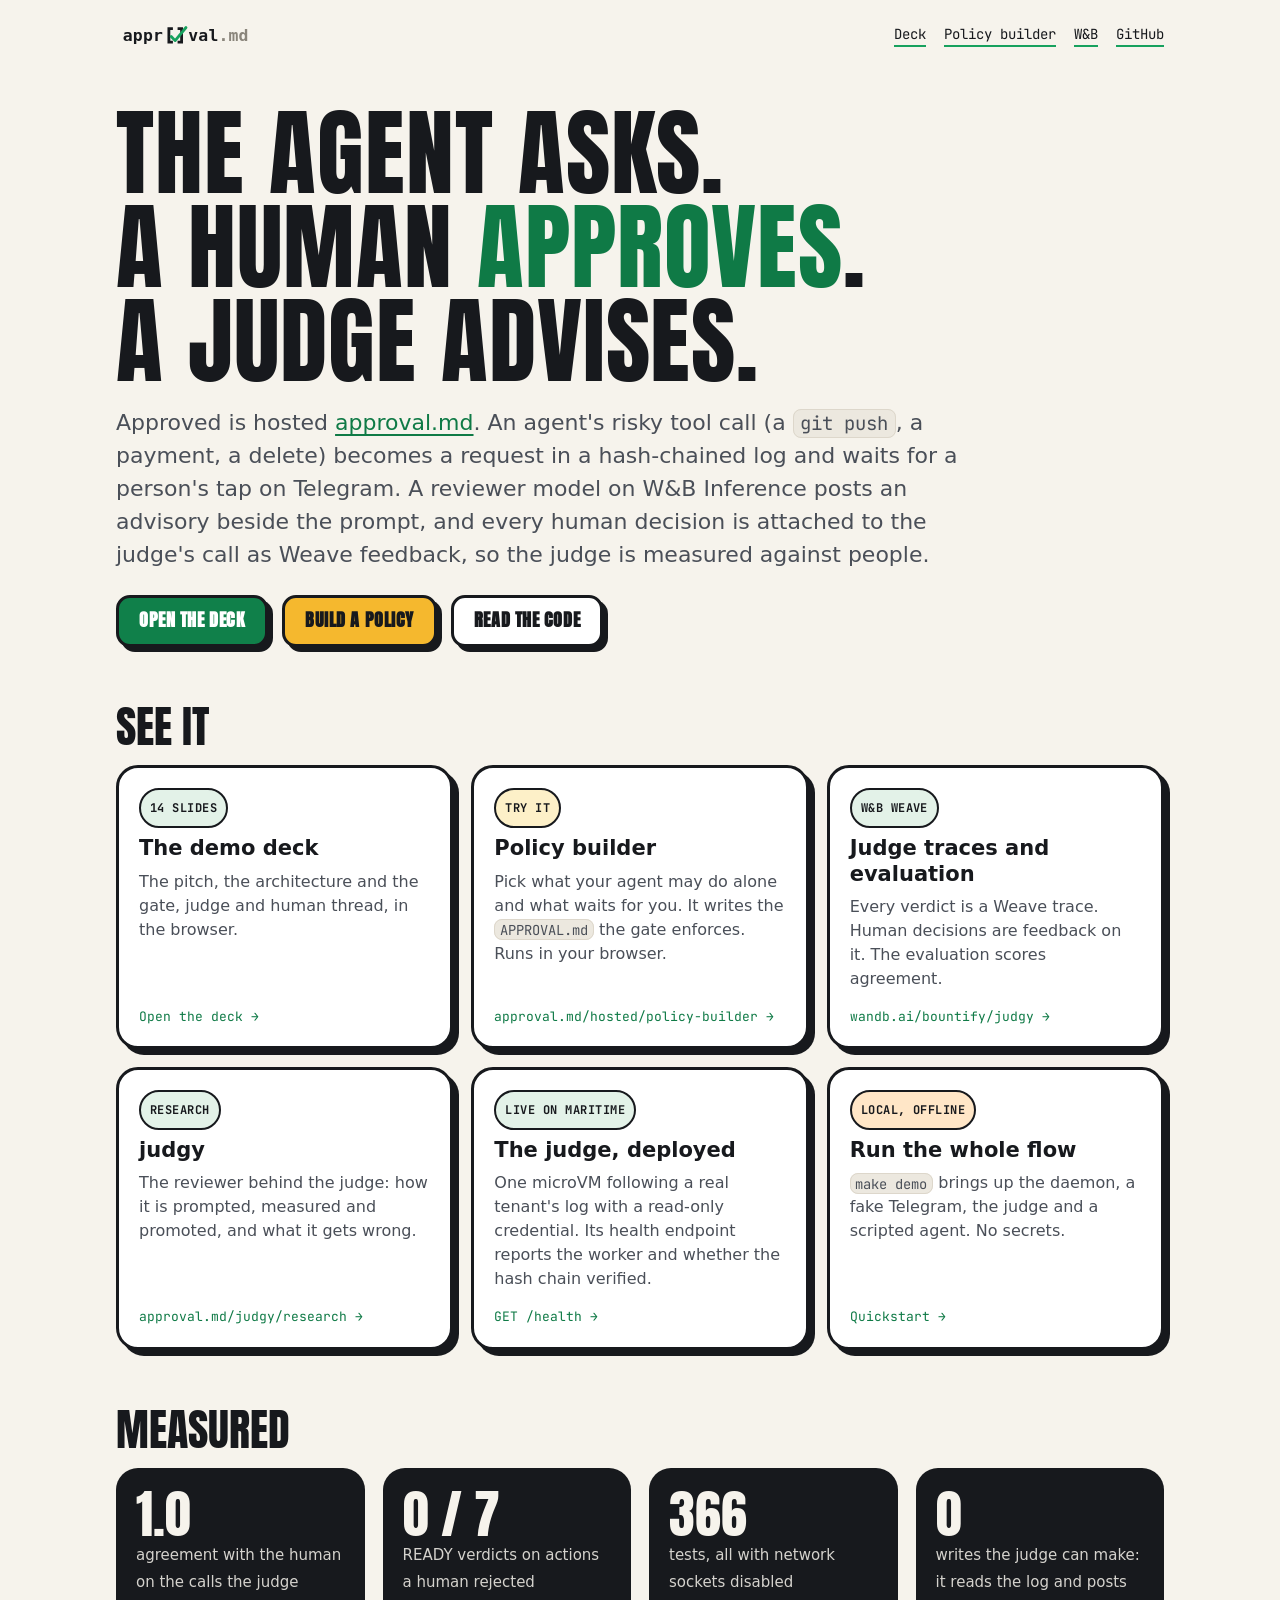
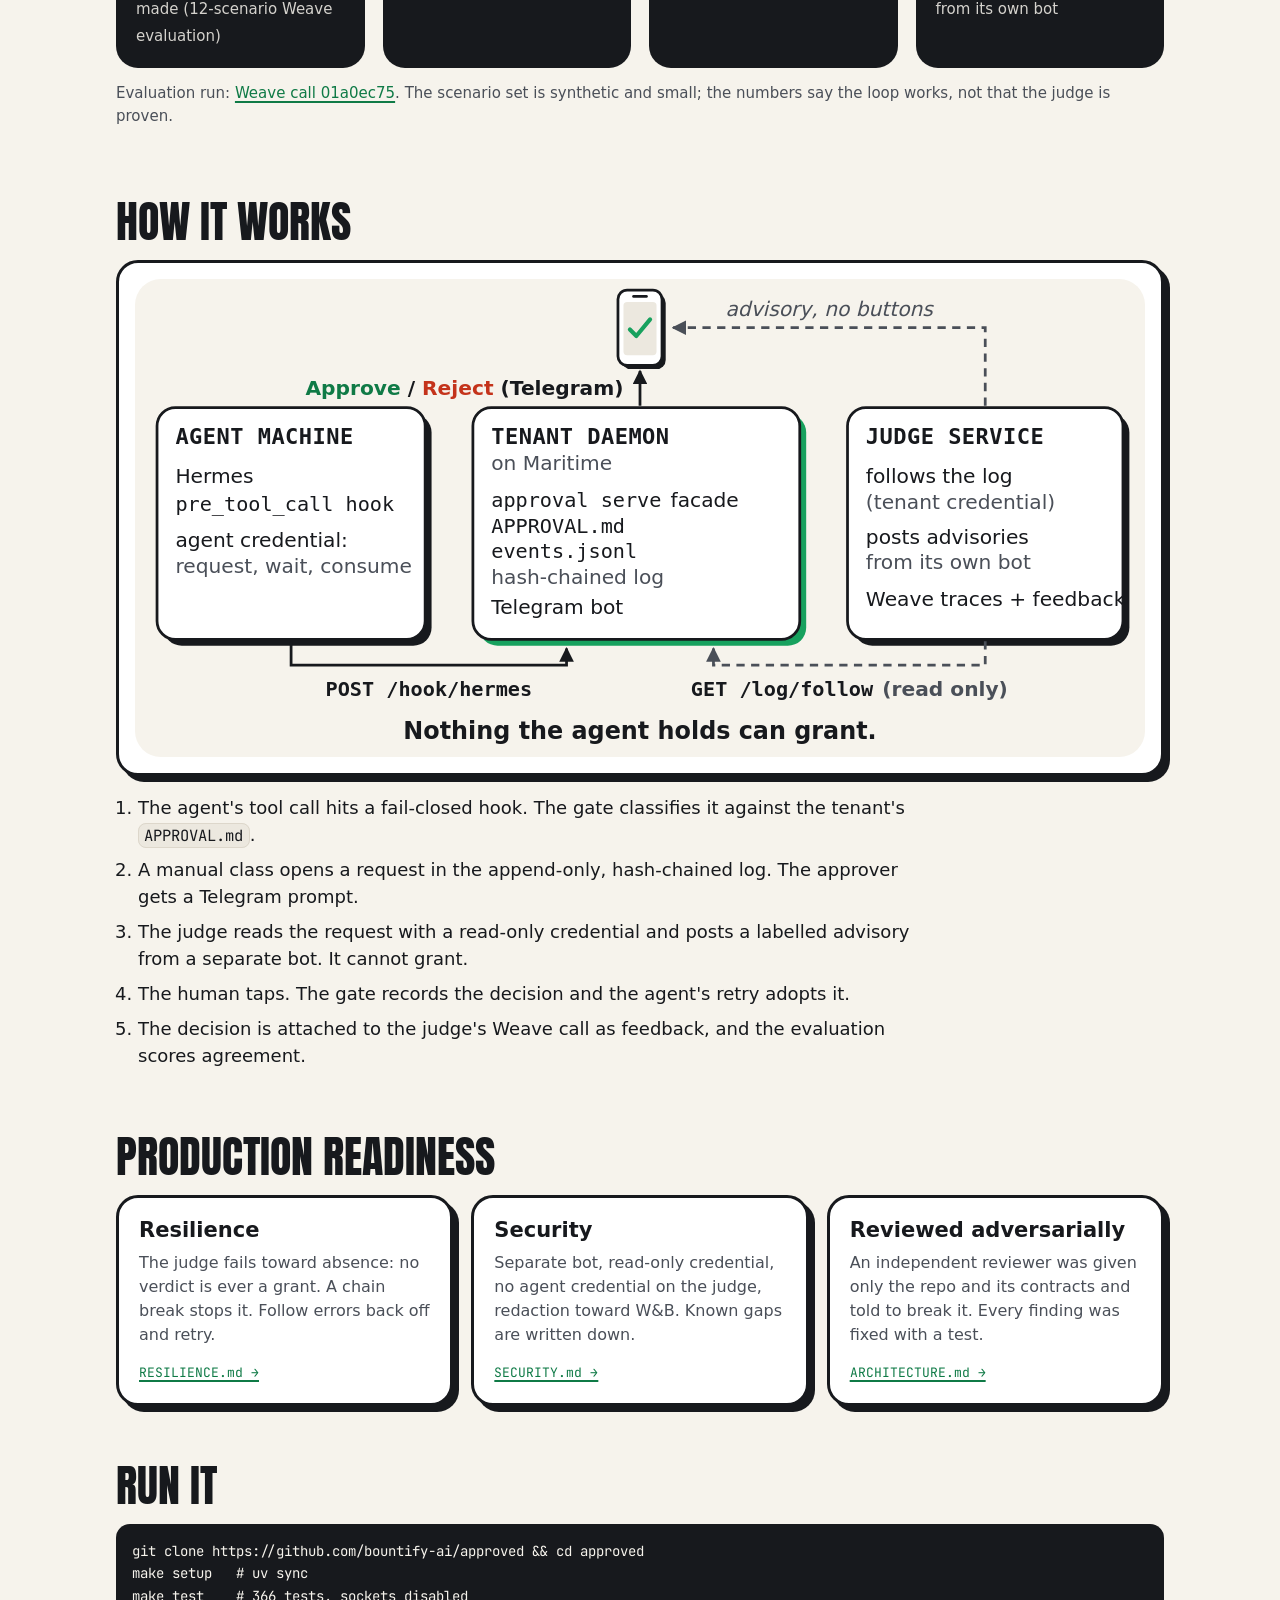
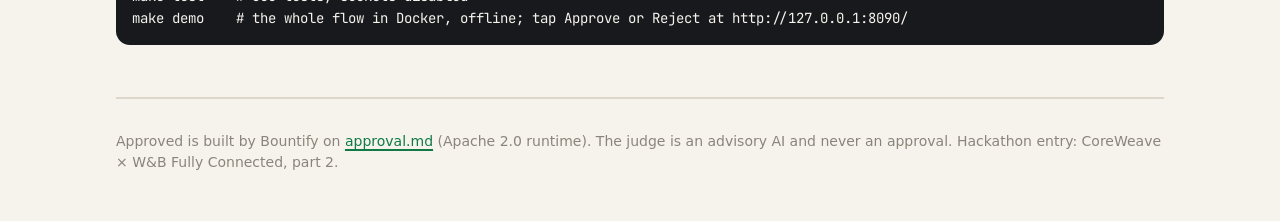
==== site/index.html @ c239c8dc "feat(site): landing page linking the deck, policy builder, W&B, judgy and the live judge Co-Authored" ====
<!doctype html>
<html lang="en">
  <head>
    <meta charset="utf-8" />
    <meta name="viewport" content="width=device-width, initial-scale=1" />
    <title>Approved · hosted approval.md with a judge in the loop</title>
    <meta
      name="description"
      content="Approved: an agent's risky action waits for a human's tap on Telegram, with an advisory AI judge scored against people in W&B Weave."
    />
    <link rel="icon" href="assets/icon.svg" type="image/svg+xml" />
    <link rel="preconnect" href="https://fonts.googleapis.com" />
    <link rel="preconnect" href="https://fonts.gstatic.com" crossorigin />
    <link
      rel="stylesheet"
      href="https://fonts.googleapis.com/css2?family=Anton&amp;family=JetBrains+Mono:wght@400;500;700&amp;display=swap"
    />
    <link rel="stylesheet" href="assets/brand.css" />
    <style>
      * { box-sizing: border-box; }
      body {
        margin: 0;
        background: var(--paper);
        color: var(--ink);
        font-family: var(--font-sans);
        font-size: 18px;
        line-height: 1.5;
      }
      a { color: var(--accent-ink); }
      .wrap { max-width: 1080px; margin: 0 auto; padding: 0 16px; }
      header.top { display: flex; align-items: center; justify-content: space-between; gap: 16px; padding: 20px 0; }
      header.top img { height: 30px; width: auto; }
      header.top nav { display: flex; gap: 18px; flex-wrap: wrap; font-family: var(--font-mono); font-size: 14px; }
      header.top nav a { color: var(--ink); text-decoration: none; border-bottom: 2px solid var(--brand); }
      .hero { padding: 36px 0 28px; }
      .hero h1 {
        font-family: var(--font-display);
        font-weight: 400;
        font-size: clamp(44px, 9vw, 96px);
        line-height: 0.98;
        letter-spacing: 0.01em;
        text-transform: uppercase;
        margin: 0 0 18px;
        text-wrap: balance;
      }
      .hero h1 em { font-style: normal; color: var(--accent-ink); }
      .hero p.lead { font-size: clamp(18px, 2.4vw, 22px); max-width: 62ch; margin: 0 0 24px; color: var(--ink-2); }
      .cta { display: flex; flex-wrap: wrap; gap: 14px; }
      .btn {
        display: inline-block;
        padding: 12px 20px;
        border: 3px solid var(--edge);
        border-radius: 14px;
        box-shadow: 5px 5px 0 var(--edge);
        font-weight: 700;
        text-decoration: none;
        color: var(--ink);
        background: var(--surface);
        transition: transform 0.06s, box-shadow 0.06s;
      }
      .btn:hover { transform: translate(2px, 2px); box-shadow: 3px 3px 0 var(--edge); }
      .btn:active { transform: translate(5px, 5px); box-shadow: 0 0 0 var(--edge); }
      .btn.primary { background: var(--accent); color: var(--on-accent); }
      .btn.gold { background: var(--gold); color: var(--on-gold); }
      section { padding: 28px 0; }
      h2 {
        font-family: var(--font-display);
        font-weight: 400;
        text-transform: uppercase;
        font-size: clamp(28px, 4.4vw, 44px);
        line-height: 1.05;
        margin: 0 0 16px;
      }
      .grid { display: grid; gap: 18px; grid-template-columns: repeat(auto-fit, minmax(280px, 1fr)); }
      .card {
        display: flex;
        flex-direction: column;
        gap: 8px;
        background: var(--surface);
        border: 3px solid var(--edge);
        border-radius: var(--radius);
        box-shadow: 6px 6px 0 var(--edge);
        padding: 20px;
        color: var(--ink);
        text-decoration: none;
      }
      a.card:hover { transform: translate(2px, 2px); box-shadow: 4px 4px 0 var(--edge); }
      .card h3 { margin: 0; font-size: 21px; line-height: 1.2; }
      .card p { margin: 0; color: var(--ink-2); font-size: 16px; }
      .card .go { margin-top: auto; padding-top: 8px; font-family: var(--font-mono); font-size: 13px; color: var(--accent-ink); overflow-wrap: anywhere; }
      .chip {
        align-self: flex-start;
        font-family: var(--font-mono);
        font-size: 12px;
        font-weight: 700;
        text-transform: uppercase;
        letter-spacing: 0.04em;
        padding: 3px 9px;
        border: 2px solid var(--edge);
        border-radius: 999px;
        background: var(--accent-soft);
      }
      .chip.gold { background: var(--gold-soft); }
      .chip.amber { background: var(--alarm-soft); }
      .stats { display: grid; gap: 18px; grid-template-columns: repeat(auto-fit, minmax(200px, 1fr)); }
      .stat { background: var(--band); color: var(--on-band); border-radius: var(--radius); padding: 20px; }
      .stat b { display: block; font-family: var(--font-display); font-weight: 400; font-size: 52px; line-height: 1; font-variant-numeric: tabular-nums; }
      .stat span { font-size: 15px; opacity: 0.85; }
      .diagram { background: var(--surface); border: 3px solid var(--edge); border-radius: var(--radius); box-shadow: 6px 6px 0 var(--edge); padding: 16px; overflow-x: auto; }
      .diagram img { display: block; width: 100%; min-width: 640px; height: auto; }
      ol.steps { margin: 0; padding-left: 22px; max-width: 70ch; }
      ol.steps li { margin-bottom: 8px; }
      pre {
        background: var(--band);
        color: var(--on-band);
        border-radius: 14px;
        padding: 16px;
        overflow-x: auto;
        font-family: var(--font-mono);
        font-size: 14px;
        line-height: 1.6;
        margin: 0;
      }
      .status { font-family: var(--font-mono); font-size: 14px; }
      .dot { display: inline-block; width: 10px; height: 10px; border-radius: 50%; background: var(--muted); margin-right: 6px; }
      .dot.ok { background: var(--brand); }
      footer { padding: 32px 0 48px; color: var(--muted); font-size: 14px; border-top: 2px solid var(--line); margin-top: 24px; }
      @media (prefers-reduced-motion: reduce) { .btn, a.card { transition: none; } }
    </style>
  </head>
  <body>
    <div class="wrap">
      <header class="top">
        <img src="assets/wordmark.svg" alt="approval.md" />
        <nav>
          <a href="slides.html">Deck</a>
          <a href="https://approval.md/hosted/policy-builder/">Policy builder</a>
          <a href="https://wandb.ai/bountify/judgy">W&amp;B</a>
          <a href="https://github.com/bountify-ai/approved">GitHub</a>
        </nav>
      </header>

      <main>
        <section class="hero">
          <h1>The agent asks.<br />A human <em>approves</em>.<br />A judge advises.</h1>
          <p class="lead">
            Approved is hosted <a href="https://approval.md/">approval.md</a>. An agent's risky tool call (a
            <code>git push</code>, a payment, a delete) becomes a request in a hash-chained log and waits for a
            person's tap on Telegram. A reviewer model on W&amp;B Inference posts an advisory beside the prompt,
            and every human decision is attached to the judge's call as Weave feedback, so the judge is
            measured against people.
          </p>
          <div class="cta">
            <a class="btn primary" href="slides.html">Open the deck</a>
            <a class="btn gold" href="https://approval.md/hosted/policy-builder/">Build a policy</a>
            <a class="btn" href="https://github.com/bountify-ai/approved">Read the code</a>
          </div>
        </section>

        <section aria-labelledby="see">
          <h2 id="see">See it</h2>
          <div class="grid">
            <a class="card" href="slides.html">
              <span class="chip">14 slides</span>
              <h3>The demo deck</h3>
              <p>The pitch, the architecture and the gate, judge and human thread, in the browser.</p>
              <span class="go">Open the deck →</span>
            </a>
            <a class="card" href="https://approval.md/hosted/policy-builder/">
              <span class="chip gold">Try it</span>
              <h3>Policy builder</h3>
              <p>
                Pick what your agent may do alone and what waits for you. It writes the
                <code>APPROVAL.md</code> the gate enforces. Runs in your browser.
              </p>
              <span class="go">approval.md/hosted/policy-builder →</span>
            </a>
            <a class="card" href="https://wandb.ai/bountify/judgy">
              <span class="chip">W&amp;B Weave</span>
              <h3>Judge traces and evaluation</h3>
              <p>Every verdict is a Weave trace. Human decisions are feedback on it. The evaluation scores agreement.</p>
              <span class="go">wandb.ai/bountify/judgy →</span>
            </a>
            <a class="card" href="https://approval.md/judgy/research/">
              <span class="chip">Research</span>
              <h3>judgy</h3>
              <p>The reviewer behind the judge: how it is prompted, measured and promoted, and what it gets wrong.</p>
              <span class="go">approval.md/judgy/research →</span>
            </a>
            <a class="card" href="https://api.maritime.sh/a/a3fe6a46-daaa-40ea-86e7-bfc0e4a095c5/health">
              <span class="chip">Live on Maritime</span>
              <h3>The judge, deployed</h3>
              <p>
                One microVM following a real tenant's log with a read-only credential. Its health endpoint reports
                the worker and whether the hash chain verified.
              </p>
              <span class="go">GET /health →</span>
            </a>
            <a class="card" href="https://github.com/bountify-ai/approved#quickstart">
              <span class="chip amber">Local, offline</span>
              <h3>Run the whole flow</h3>
              <p><code>make demo</code> brings up the daemon, a fake Telegram, the judge and a scripted agent. No secrets.</p>
              <span class="go">Quickstart →</span>
            </a>
          </div>
        </section>

        <section aria-labelledby="numbers">
          <h2 id="numbers">Measured</h2>
          <div class="stats">
            <div class="stat"><b>1.0</b><span>agreement with the human on the calls the judge made (12-scenario Weave evaluation)</span></div>
            <div class="stat"><b>0 / 7</b><span>READY verdicts on actions a human rejected</span></div>
            <div class="stat"><b>366</b><span>tests, all with network sockets disabled</span></div>
            <div class="stat"><b>0</b><span>writes the judge can make: it reads the log and posts from its own bot</span></div>
          </div>
          <p style="margin-top: 14px; color: var(--ink-2); font-size: 15px">
            Evaluation run:
            <a href="https://wandb.ai/bountify/judgy/r/call/01a0ec75-27fb-7622-be57-553771ca6387">Weave call 01a0ec75</a>.
            The scenario set is synthetic and small; the numbers say the loop works, not that the judge is proven.
          </p>
        </section>

        <section aria-labelledby="how">
          <h2 id="how">How it works</h2>
          <div class="diagram"><img src="assets/arch.svg" alt="Architecture: agent machine with a fail-closed hook, tenant daemon machine with the hash-chained log, Telegram approval bot, and the advisory judge reading the log and posting from its own bot, with traces and feedback in W&amp;B Weave" /></div>
          <ol class="steps" style="margin-top: 18px">
            <li>The agent's tool call hits a fail-closed hook. The gate classifies it against the tenant's <code>APPROVAL.md</code>.</li>
            <li>A manual class opens a request in the append-only, hash-chained log. The approver gets a Telegram prompt.</li>
            <li>The judge reads the request with a read-only credential and posts a labelled advisory from a separate bot. It cannot grant.</li>
            <li>The human taps. The gate records the decision and the agent's retry adopts it.</li>
            <li>The decision is attached to the judge's Weave call as feedback, and the evaluation scores agreement.</li>
          </ol>
        </section>

        <section aria-labelledby="ready">
          <h2 id="ready">Production readiness</h2>
          <div class="grid">
            <div class="card"><h3>Resilience</h3><p>The judge fails toward absence: no verdict is ever a grant. A chain break stops it. Follow errors back off and retry.</p><a class="go" href="https://github.com/bountify-ai/approved/blob/main/RESILIENCE.md">RESILIENCE.md →</a></div>
            <div class="card"><h3>Security</h3><p>Separate bot, read-only credential, no agent credential on the judge, redaction toward W&amp;B. Known gaps are written down.</p><a class="go" href="https://github.com/bountify-ai/approved/blob/main/SECURITY.md">SECURITY.md →</a></div>
            <div class="card"><h3>Reviewed adversarially</h3><p>An independent reviewer was given only the repo and its contracts and told to break it. Every finding was fixed with a test.</p><a class="go" href="https://github.com/bountify-ai/approved/blob/main/ARCHITECTURE.md">ARCHITECTURE.md →</a></div>
          </div>
        </section>

        <section aria-labelledby="run">
          <h2 id="run">Run it</h2>
          <pre>git clone https://github.com/bountify-ai/approved &amp;&amp; cd approved
make setup   # uv sync
make test    # 366 tests, sockets disabled
make demo    # the whole flow in Docker, offline; tap Approve or Reject at http://127.0.0.1:8090/</pre>
        </section>
      </main>

      <footer>
        Approved is built by Bountify on <a href="https://approval.md/">approval.md</a> (Apache 2.0 runtime). The judge is
        an advisory AI and never an approval. Hackathon entry: CoreWeave × W&amp;B Fully Connected, part 2.
      </footer>
    </div>
  </body>
</html>
---- site/assets/brand.css ----
/*
 * Approved: the demo deck's identity, borrowed from approval.md itself.
 * Linen paper and liquorice ink from the approval.md site and wordmark; the wordmark's check
 * green (#17A15E) is the thing you press and the colour of Approve; butterscotch gold for value
 * and highlights; red only for Reject; and a hot amber that only ever means "this is not
 * live": simulated, hermetic, illustrative, local. Anton for anything shouted, a plain readable
 * sans for anything read, JetBrains Mono (approval.md's face) for code and commands. Panels,
 * chips, buttons and chat bubbles are stickers: a thick ink keyline and a hard offset shadow
 * that collapses when pressed.
 *
 * Used by slides.html (slides.css adds the deck layer on top). There is no landing page here.
 */

:root {
  color-scheme: light;
  --paper: #f6f3ec; /* Linen: the wordmark's paper */
  --surface: #ffffff;
  --sunk: #ece8df;
  --ink: #17191d; /* Liquorice: the wordmark's ink */
  --ink-2: #4a4f58;
  --muted: #8a857b; /* the wordmark's ".md" */
  --line: #ddd7cb;
  --edge: #17191d; /* keylines and hard shadows */
  --brand: #17a15e; /* the wordmark's check green: the brand swatch (title shadow, candy track) */
  --accent: #10804a; /* check green, deeper so white on it passes AA (4.99:1) */
  --on-accent: #ffffff;
  --accent-ink: #0f7a46; /* green as text or a focus ring on Linen (4.9:1) */
  --accent-soft: color-mix(in oklab, var(--brand) 14%, var(--surface)); /* people's bubbles */
  --gold: #f5b82e; /* butterscotch: value, highlights */
  --gold-soft: #fdf0c8;
  --on-gold: #17191d;
  --alarm: #ff8a1f; /* hot amber: simulated / hermetic / illustrative / local, never subtle */
  --alarm-soft: #ffe6c7;
  --on-alarm: #17191d;
  --danger: #c4331b; /* Reject */
  --band: #17191d; /* the dark band */
  --on-band: #f6f3ec;

  /* the candy track: latte, apricot, butter, check green, periwinkle */
  --candy-latte: #c8a48a;
  --candy-apricot: #f2a65a;
  --candy-butter: #f5b82e;
  --candy-mint: #17a15e;
  --candy-peri: #7c86e8;

  --font-display: "Anton", "Arial Narrow", "Helvetica Neue", sans-serif;
  --font-sans: "Avenir Next", Seravek, ui-sans-serif, system-ui, sans-serif;
  --font-mono:
    "JetBrains Mono", ui-monospace, SFMono-Regular, "SF Mono", Menlo, Consolas, "DejaVu Sans Mono",
    monospace;
  --radius: 22px;
  --gutter: 16px;
}

/* Dark = "Ink", from approval.md's dark tokens. An explicit [data-theme] (the deck's ?theme=)
   wins; with no choice (or no JS) the media query follows the OS. The two blocks carry
   identical tokens. */
:root[data-theme="dark"] {
  color-scheme: dark;
  --paper: #050608;
  --surface: #0b0d10;
  --sunk: #101318;
  --ink: #f7f8f8;
  --ink-2: #c9cbd0;
  --muted: #8a8a88;
  --line: #23262c;
  --edge: #000000;
  --brand: #2fc57a;
  --accent: #2fc57a; /* check green with liquorice on it (7.9:1) */
  --on-accent: #17191d;
  --accent-ink: #3ccf84;
  --accent-soft: color-mix(in oklab, var(--brand) 18%, var(--surface));
  --gold: #ffd060;
  --gold-soft: color-mix(in oklab, var(--gold) 16%, var(--surface));
  --on-gold: #17191d;
  --alarm: #ffab40;
  --alarm-soft: color-mix(in oklab, var(--alarm) 20%, var(--surface));
  --on-alarm: #17191d;
  --danger: #ff8a78;
  --band: #000000;
  --on-band: #f7f8f8;

  --candy-latte: #dcbba6;
  --candy-apricot: #ffb877;
  --candy-butter: #ffd060;
  --candy-mint: #2fc57a;
  --candy-peri: #a5afff;
}

@media (prefers-color-scheme: dark) {
  :root:not([data-theme="light"]) {
    color-scheme: dark;
    --paper: #050608;
    --surface: #0b0d10;
    --sunk: #101318;
    --ink: #f7f8f8;
    --ink-2: #c9cbd0;
    --muted: #8a8a88;
    --line: #23262c;
    --edge: #000000;
    --brand: #2fc57a;
    --accent: #2fc57a; /* check green with liquorice on it (7.9:1) */
    --on-accent: #17191d;
    --accent-ink: #3ccf84;
    --accent-soft: color-mix(in oklab, var(--brand) 18%, var(--surface));
    --gold: #ffd060;
    --gold-soft: color-mix(in oklab, var(--gold) 16%, var(--surface));
    --on-gold: #17191d;
    --alarm: #ffab40;
    --alarm-soft: color-mix(in oklab, var(--alarm) 20%, var(--surface));
    --on-alarm: #17191d;
    --danger: #ff8a78;
    --band: #000000;
    --on-band: #f7f8f8;

    --candy-latte: #dcbba6;
    --candy-apricot: #ffb877;
    --candy-butter: #ffd060;
    --candy-mint: #2fc57a;
    --candy-peri: #a5afff;
  }
}

/* ---- base ------------------------------------------------------------------------------ */

*,
*::before,
*::after {
  box-sizing: border-box;
}

html {
  background: var(--paper);
  -webkit-text-size-adjust: 100%;
}

body {
  margin: 0;
  background: var(--paper);
  color: var(--ink);
  font-family: var(--font-sans);
  font-size: 1.0625rem;
  line-height: 1.55;
  -webkit-font-smoothing: antialiased;
  text-rendering: optimizeLegibility;
  /* tilted bands and stickers must never cause a sideways scroll */
  overflow-x: clip;
}

img,
svg {
  max-width: 100%;
}

/* Anton is a single heavy cut: never let the browser fake a bolder one. */
.display {
  font-family: var(--font-display);
  font-weight: 400;
  font-synthesis: none;
  text-transform: uppercase;
  letter-spacing: 0.005em;
  line-height: 0.95;
  text-wrap: balance;
}

.num {
  font-variant-numeric: tabular-nums;
  font-feature-settings: "tnum";
}

::selection {
  background: var(--gold);
  color: var(--on-gold);
}

:focus-visible {
  outline: 3px solid var(--accent-ink);
  outline-offset: 3px;
  border-radius: 6px;
}

a {
  color: inherit;
  text-underline-offset: 0.2em;
  text-decoration-thickness: 1.5px;
}

code {
  font-family: var(--font-mono);
  font-size: 0.86em;
  background: var(--sunk);
  border: 1.5px solid var(--line);
  border-radius: 8px;
  padding: 0.05em 0.35em;
  overflow-wrap: anywhere;
}

.sr-only {
  position: absolute;
  width: 1px;
  height: 1px;
  padding: 0;
  margin: -1px;
  overflow: hidden;
  clip: rect(0, 0, 0, 0);
  white-space: nowrap;
  border: 0;
}

/* ---- stickers ------------------------------------------------------------------------ */

/* A panel: ink keyline, a hard shadow, generous corners. */
.sticker {
  background: var(--surface);
  border: 2.5px solid var(--edge);
  border-radius: var(--radius);
  box-shadow: 6px 6px 0 var(--edge);
}

/* Anything pressable: lifts a hair on hover, and the shadow collapses under the press. */
.press {
  --lift: 4px;
  border: 2.5px solid var(--edge);
  box-shadow: var(--lift) var(--lift) 0 var(--edge);
  transition:
    transform 90ms ease-out,
    box-shadow 90ms ease-out,
    background-color 120ms,
    opacity 120ms;
}
.press:hover {
  transform: translate(-1px, -1px);
  box-shadow: calc(var(--lift) + 1px) calc(var(--lift) + 1px) 0 var(--edge);
}
.press:active,
.press[aria-current="page"] {
  transform: translate(var(--lift), var(--lift));
  box-shadow: 0 0 0 var(--edge);
}

/* In the dark the keyline also gets a faint light rim, so a black edge on Ink still reads as
   the edge of something. */
:root[data-theme="dark"] .sticker,
:root[data-theme="dark"] .press,
:root[data-theme="dark"] .bubble {
  outline: 1px solid color-mix(in oklab, var(--ink) 16%, transparent);
  outline-offset: -3.5px;
}
@media (prefers-color-scheme: dark) {
  :root:not([data-theme="light"]) .sticker,
  :root:not([data-theme="light"]) .press,
  :root:not([data-theme="light"]) .bubble {
    outline: 1px solid color-mix(in oklab, var(--ink) 16%, transparent);
    outline-offset: -3.5px;
  }
}
.press:focus-visible {
  outline: 3px solid var(--accent-ink) !important;
  outline-offset: 3px !important;
}

/* ---- motion: anything marked .slap is slapped on like a sticker -------------------------- */

@media (prefers-reduced-motion: no-preference) {
  .slap {
    animation: slap 700ms cubic-bezier(0.2, 0.9, 0.25, 1.2) both;
    animation-delay: var(--slap-delay, 120ms);
  }
  @keyframes slap {
    from {
      opacity: 0;
      transform: rotate(-9deg) scale(1.12) translateY(-24px);
    }
    to {
      opacity: 1;
    }
  }
}

/* ---- chips, buttons, badges, placeholders --------------------------------------------- */

.chip {
  --lift: 3px;
  display: inline-flex;
  align-items: center;
  height: 40px;
  padding: 0 16px;
  border-radius: 999px;
  background: var(--surface);
  color: var(--ink);
  font-family: var(--font-display);
  font-weight: 400;
  text-transform: uppercase;
  font-size: 0.95rem;
  letter-spacing: 0.03em;
  line-height: 1;
  text-decoration: none;
  white-space: nowrap;
}

.btn {
  --lift: 5px;
  display: inline-flex;
  align-items: center;
  gap: 10px;
  min-height: 52px;
  padding: 10px 22px;
  border-radius: 999px;
  background: var(--surface);
  color: var(--ink);
  font-family: var(--font-display);
  font-weight: 400;
  text-transform: uppercase;
  font-size: 1.15rem;
  letter-spacing: 0.03em;
  line-height: 1.05;
  text-decoration: none;
  max-width: 100%;
}
.btn--accent {
  background: var(--accent);
  color: var(--on-accent);
}
.btn .arrow {
  font-family: var(--font-sans);
  font-weight: 700;
}
.btn[aria-disabled="true"] {
  cursor: not-allowed;
}
.btn .ph {
  flex: none;
  white-space: nowrap;
  overflow-wrap: normal;
}

/* {{PLACEHOLDERS}}: loud until someone fills them in. */
.ph {
  display: inline-block;
  font-family: var(--font-mono);
  font-size: 0.8em;
  font-weight: 700;
  font-style: normal;
  text-transform: none;
  letter-spacing: 0;
  line-height: 1.3;
  color: var(--on-gold);
  background: var(--gold-soft);
  border: 2.5px dashed var(--gold);
  border-radius: 10px;
  padding: 0.12em 0.45em;
  box-shadow: 0 0 0 2px color-mix(in oklab, var(--gold) 35%, transparent);
  overflow-wrap: anywhere;
}
:root[data-theme="dark"] .ph {
  color: var(--gold);
}
@media (prefers-color-scheme: dark) {
  :root:not([data-theme="light"]) .ph {
    color: var(--gold);
  }
}

/* Badges are stickers slapped on a corner. Live is check green; anything that is not live is
   amber, striped, and bigger, because a simulated result must visibly say simulated. */
.badge {
  display: inline-flex;
  align-items: center;
  gap: 8px;
  padding: 6px 14px;
  border: 2.5px solid var(--edge);
  border-radius: 999px;
  box-shadow: 3px 3px 0 var(--edge);
  font-family: var(--font-display);
  font-weight: 400;
  text-transform: uppercase;
  letter-spacing: 0.06em;
  font-size: 0.95rem;
  line-height: 1;
  white-space: nowrap;
  color: #17191d;
  background: var(--candy-mint);
  transform: rotate(4deg);
}
.badge--live::before {
  content: "";
  width: 9px;
  height: 9px;
  border-radius: 50%;
  background: #17191d;
  box-shadow: 0 0 0 2px color-mix(in oklab, #ffffff 70%, transparent);
}
@media (prefers-reduced-motion: no-preference) {
  .badge--live::before {
    animation: blink 1.6s ease-in-out infinite;
  }
  @keyframes blink {
    50% {
      opacity: 0.25;
    }
  }
}
/* An example thread is a depiction of the product, not a capture: quiet, latte, no pulse. */
.badge--example {
  background: var(--candy-latte, #c8a48a);
}
.badge--loud {
  font-size: 1.1rem;
  padding: 8px 16px;
  color: var(--on-alarm);
  background: repeating-linear-gradient(
    -45deg,
    var(--alarm) 0 12px,
    color-mix(in oklab, var(--alarm) 72%, #fff) 12px 24px
  );
  transform: rotate(-5deg);
}
.badge--loud::before {
  content: "!";
  display: inline-grid;
  place-items: center;
  width: 20px;
  height: 20px;
  border-radius: 50%;
  background: var(--edge);
  color: var(--alarm);
  font-size: 0.85rem;
  letter-spacing: 0;
}

/* ---- Telegram-style threads (assets/chat.js) -------------------------------------------
   The root is .thread, never .chat: reveal.js puts a slide's "chat" layout class on the
   <section> and on its background, and the two must not collide. */

.thread {
  position: relative;
  margin: 0;
  padding: 26px 16px 18px;
  background: var(--sunk);
  min-width: 0;
}
.thread > .badge {
  position: absolute;
  top: -18px;
  right: 14px;
  z-index: 2;
}
.thread--loud {
  border-style: dashed;
  border-color: var(--edge);
  background:
    linear-gradient(var(--sunk), var(--sunk)) padding-box,
    var(--alarm) border-box;
  box-shadow: 6px 6px 0 var(--alarm);
}
.thread--loud::before {
  /* hazard tape along the top edge */
  content: "";
  position: absolute;
  inset: 0 0 auto 0;
  height: 10px;
  border-radius: calc(var(--radius) - 3px) calc(var(--radius) - 3px) 0 0;
  background: repeating-linear-gradient(-45deg, var(--alarm) 0 10px, var(--edge) 10px 20px);
}
.thread-list {
  list-style: none;
  margin: 0;
  padding: 0;
  display: flex;
  flex-direction: column;
  gap: 10px;
}
.msg {
  display: flex;
  align-items: flex-end;
  gap: 8px;
  min-width: 0;
}
.msg--bot {
  justify-content: flex-start;
  padding-right: 12%;
}
.msg--person {
  justify-content: flex-end;
  padding-left: 16%;
}
.msg--system {
  justify-content: center;
}
.avatar {
  flex: none;
  width: 34px;
  height: 38px;
  object-fit: contain;
}
/* The judge bot has no image: a scales glyph in a round sticker, the same size as an avatar. */
.avatar--judge {
  display: inline-grid;
  place-items: center;
  height: 34px;
  border: 2px solid var(--edge);
  border-radius: 50%;
  background: var(--gold-soft);
  font-size: 18px;
  line-height: 1;
  text-align: center;
  user-select: none;
}
.msg--run .avatar {
  visibility: hidden;
}
.bubble-col {
  display: flex;
  flex-direction: column;
  align-items: flex-start;
  gap: 6px;
  min-width: 0;
}
.bubble {
  position: relative;
  min-width: 0;
  max-width: 100%;
  padding: 8px 13px 9px;
  border: 2.5px solid var(--edge);
  border-radius: 18px;
  box-shadow: 3px 3px 0 var(--edge);
  background: var(--surface);
  color: var(--ink);
  font-size: 0.95rem;
  line-height: 1.45;
  overflow-wrap: anywhere;
}
.msg--bot .bubble {
  border-bottom-left-radius: 6px;
}
.msg--person .bubble {
  background: var(--accent-soft);
  border-bottom-right-radius: 6px;
}
.bubble .who {
  display: block;
  font-size: 0.78rem;
  font-weight: 700;
  letter-spacing: 0.02em;
  color: var(--accent-ink);
  margin-bottom: 1px;
}
.msg--person .bubble .who {
  color: var(--ink-2);
  text-align: right;
}
/* Green is Approve. The judge only advises, so its name is never in the Approve colour. */
.msg--judge .bubble .who {
  color: var(--ink-2);
}
.msg--cont .who {
  display: none;
}
.bubble-text {
  margin: 0;
  white-space: pre-wrap;
}
.bubble-text.is-cmd {
  font-family: var(--font-mono);
  font-size: 0.88em;
}
.bubble-text.is-stage {
  font-style: italic;
  color: var(--ink-2);
}
.pill {
  display: inline-block;
  max-width: 100%;
  padding: 4px 12px;
  border: 2px solid var(--edge);
  border-radius: 999px;
  background: var(--surface);
  color: var(--ink-2);
  font-size: 0.8rem;
  font-weight: 600;
  line-height: 1.35;
  text-align: center;
  overflow-wrap: anywhere;
}
.kb {
  display: flex;
  flex-wrap: wrap;
  gap: 6px;
  width: 100%;
}
.kb-btn {
  flex: 1 1 auto;
  padding: 6px 12px;
  border: 2px solid var(--edge);
  border-radius: 12px;
  box-shadow: 2px 2px 0 var(--edge);
  background: var(--surface);
  color: var(--accent-ink);
  font-size: 0.84rem;
  font-weight: 700;
  text-align: center;
  white-space: nowrap;
}

/* ApprovedChat.animateIn() brings bubbles in one after another when a thread scrolls into
   view (the deck uses fragments instead). Without JS, without IntersectionObserver, or with
   reduced motion, they are simply there. */
@media (prefers-reduced-motion: no-preference) {
  .thread--pending .msg {
    opacity: 0;
    transform: translateY(14px) scale(0.96);
  }
  .thread--pending.is-in .msg {
    opacity: 1;
    transform: none;
    transition:
      opacity 360ms ease-out,
      transform 460ms cubic-bezier(0.2, 0.9, 0.25, 1.25);
    transition-delay: calc(var(--i, 0) * 420ms + 150ms);
  }
}
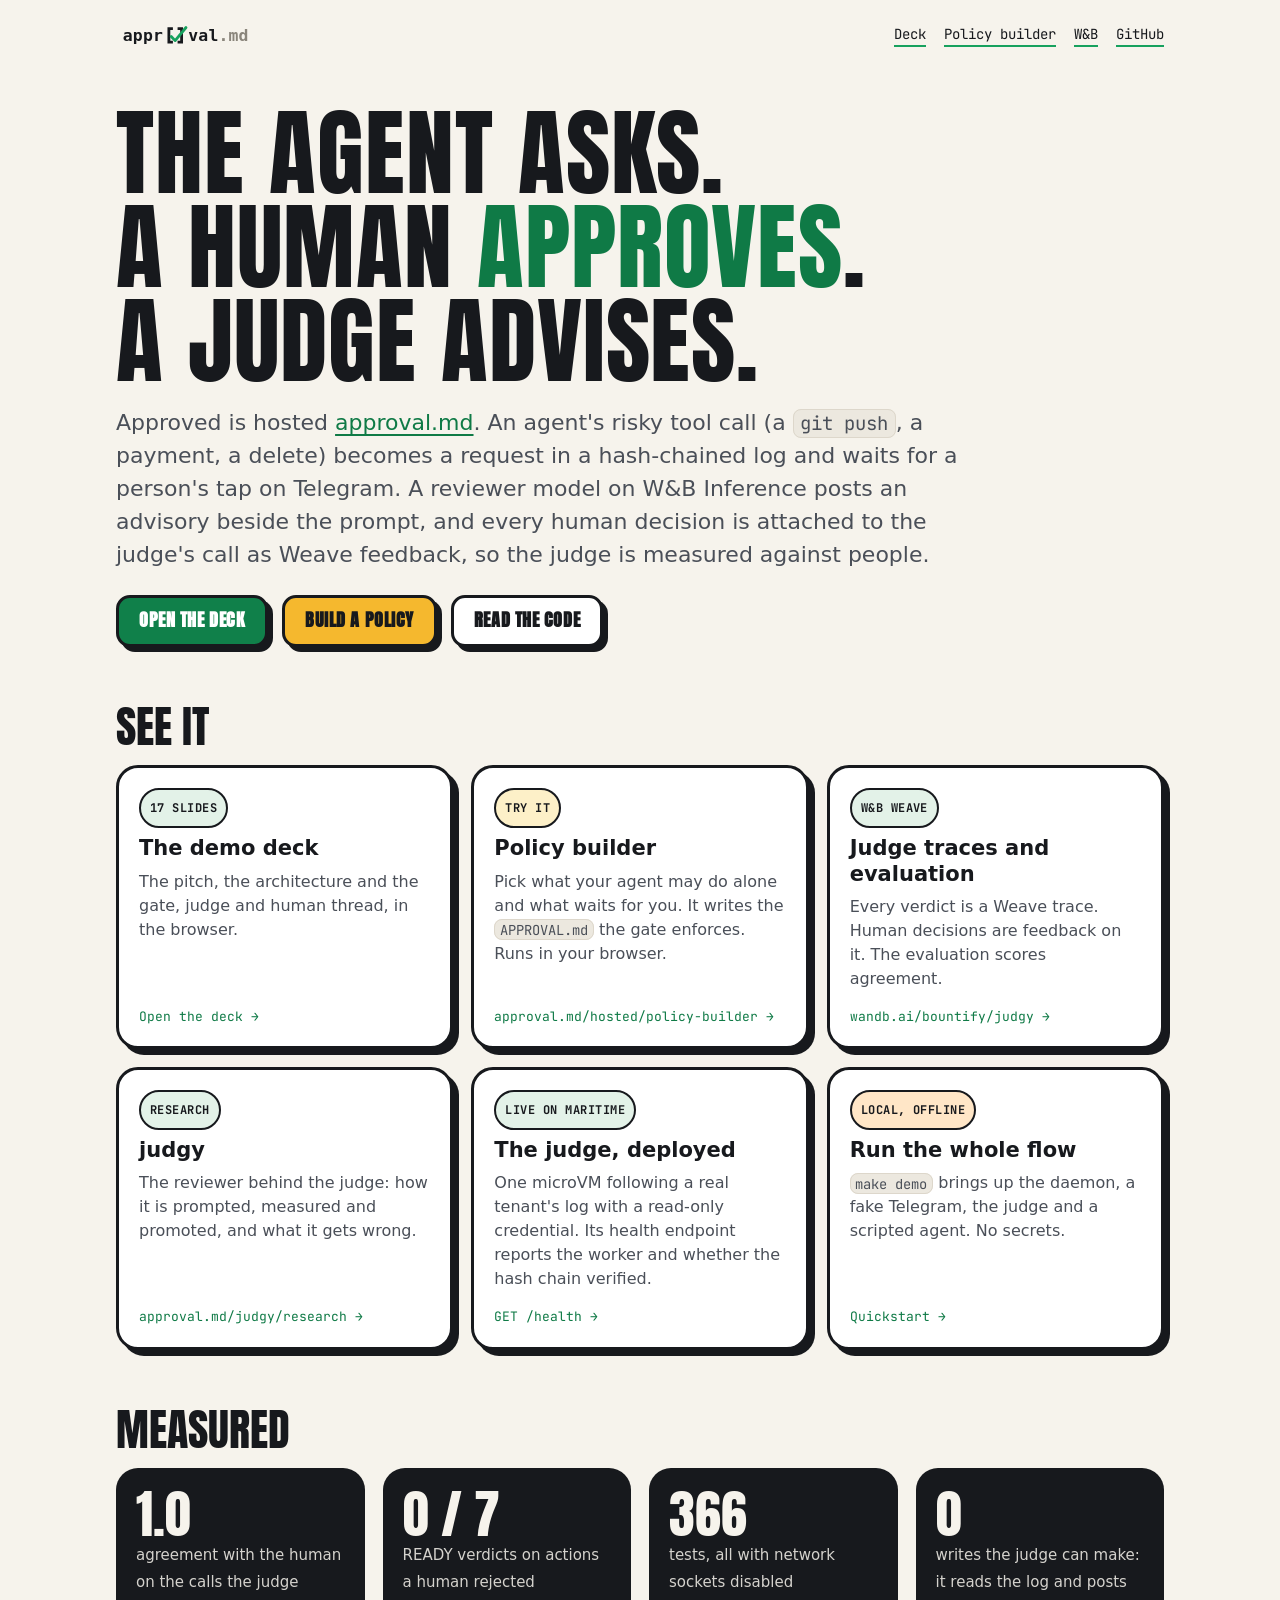
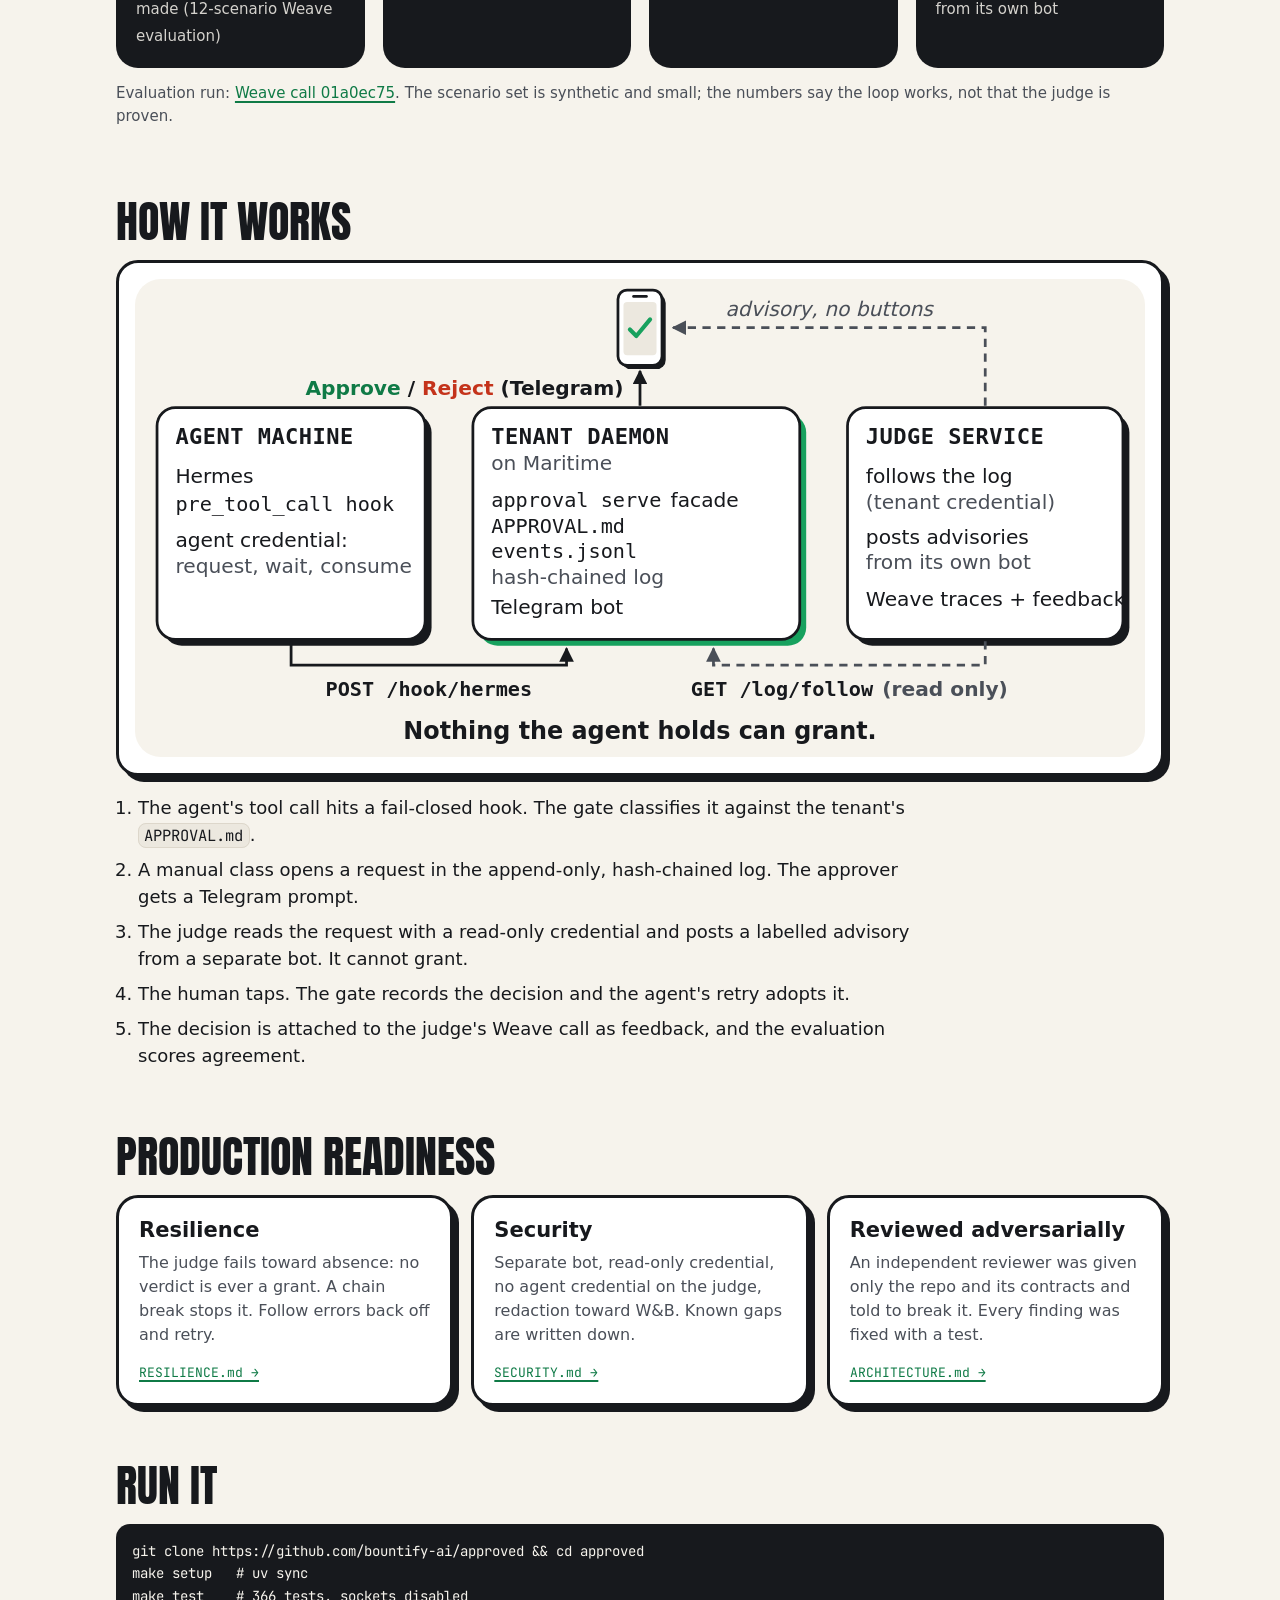
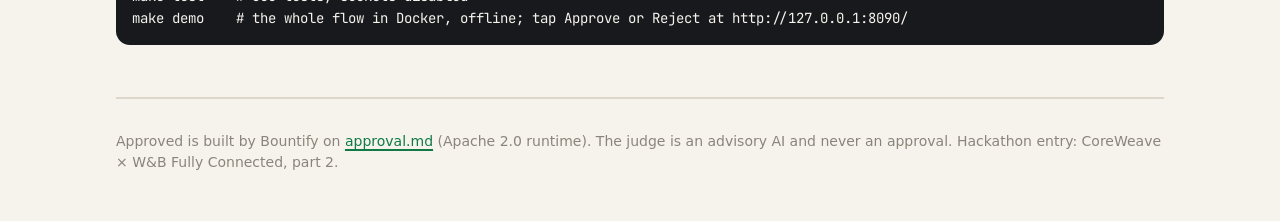
==== commit 97ba98f4: "fix(site): repo link on the Run it slide, slide count on the landing page Co-Authored-By: Claude Fab" ====
--- a/site/index.html
+++ b/site/index.html
@@ -161,7 +161,7 @@
           <h2 id="see">See it</h2>
           <div class="grid">
             <a class="card" href="slides.html">
-              <span class="chip">14 slides</span>
+              <span class="chip">17 slides</span>
               <h3>The demo deck</h3>
               <p>The pitch, the architecture and the gate, judge and human thread, in the browser.</p>
               <span class="go">Open the deck →</span>
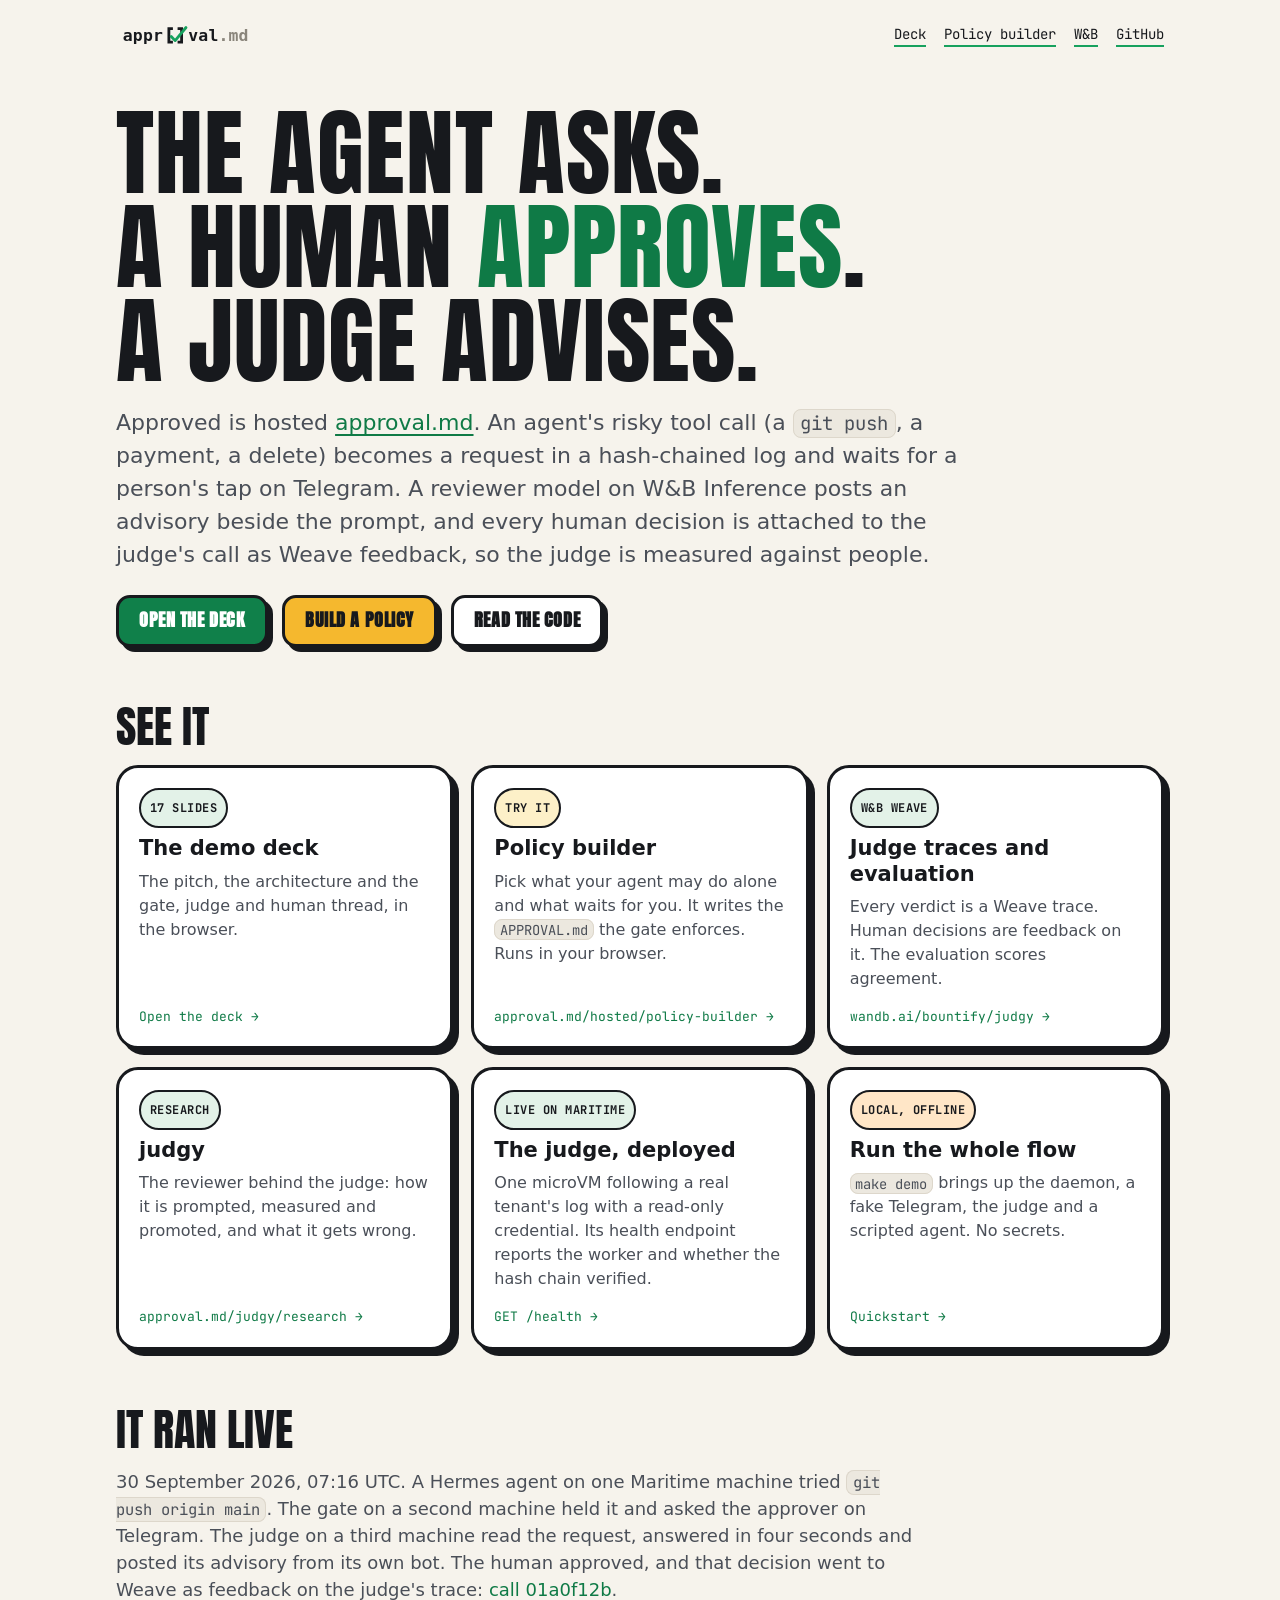
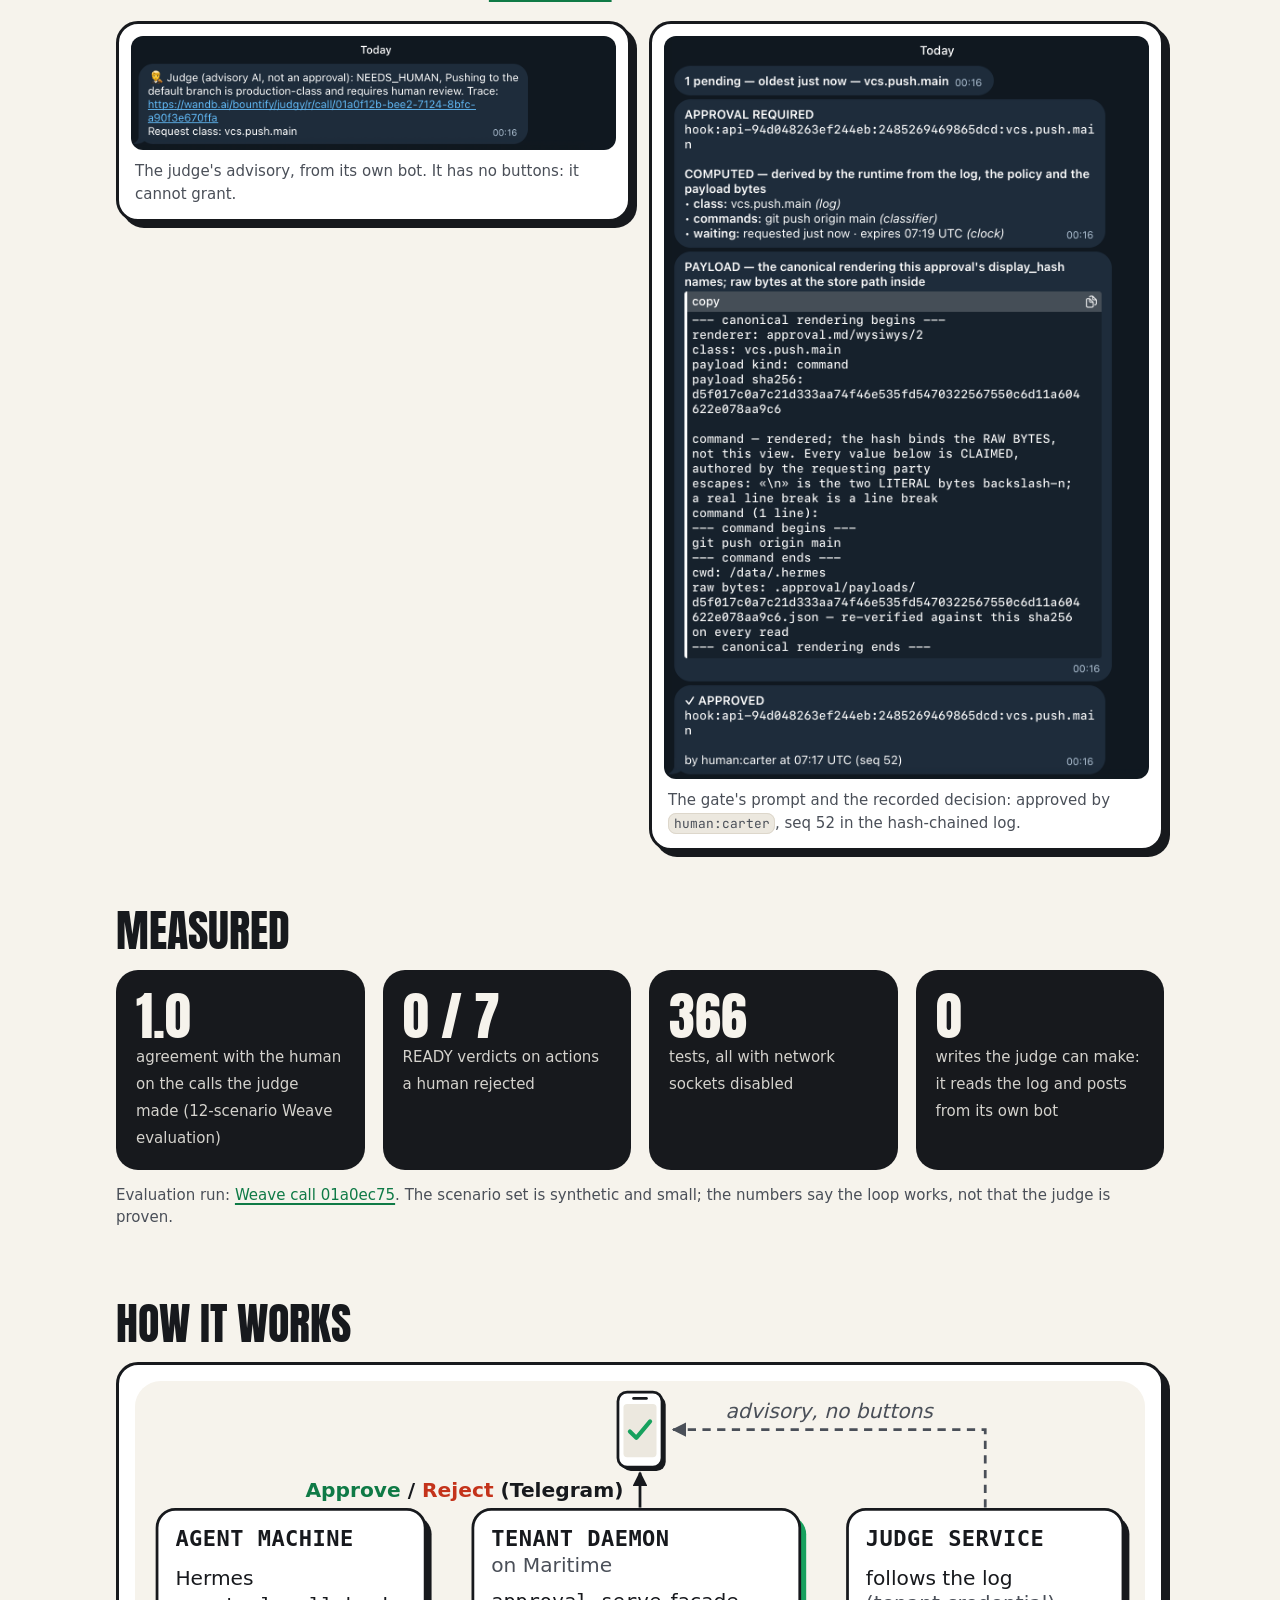
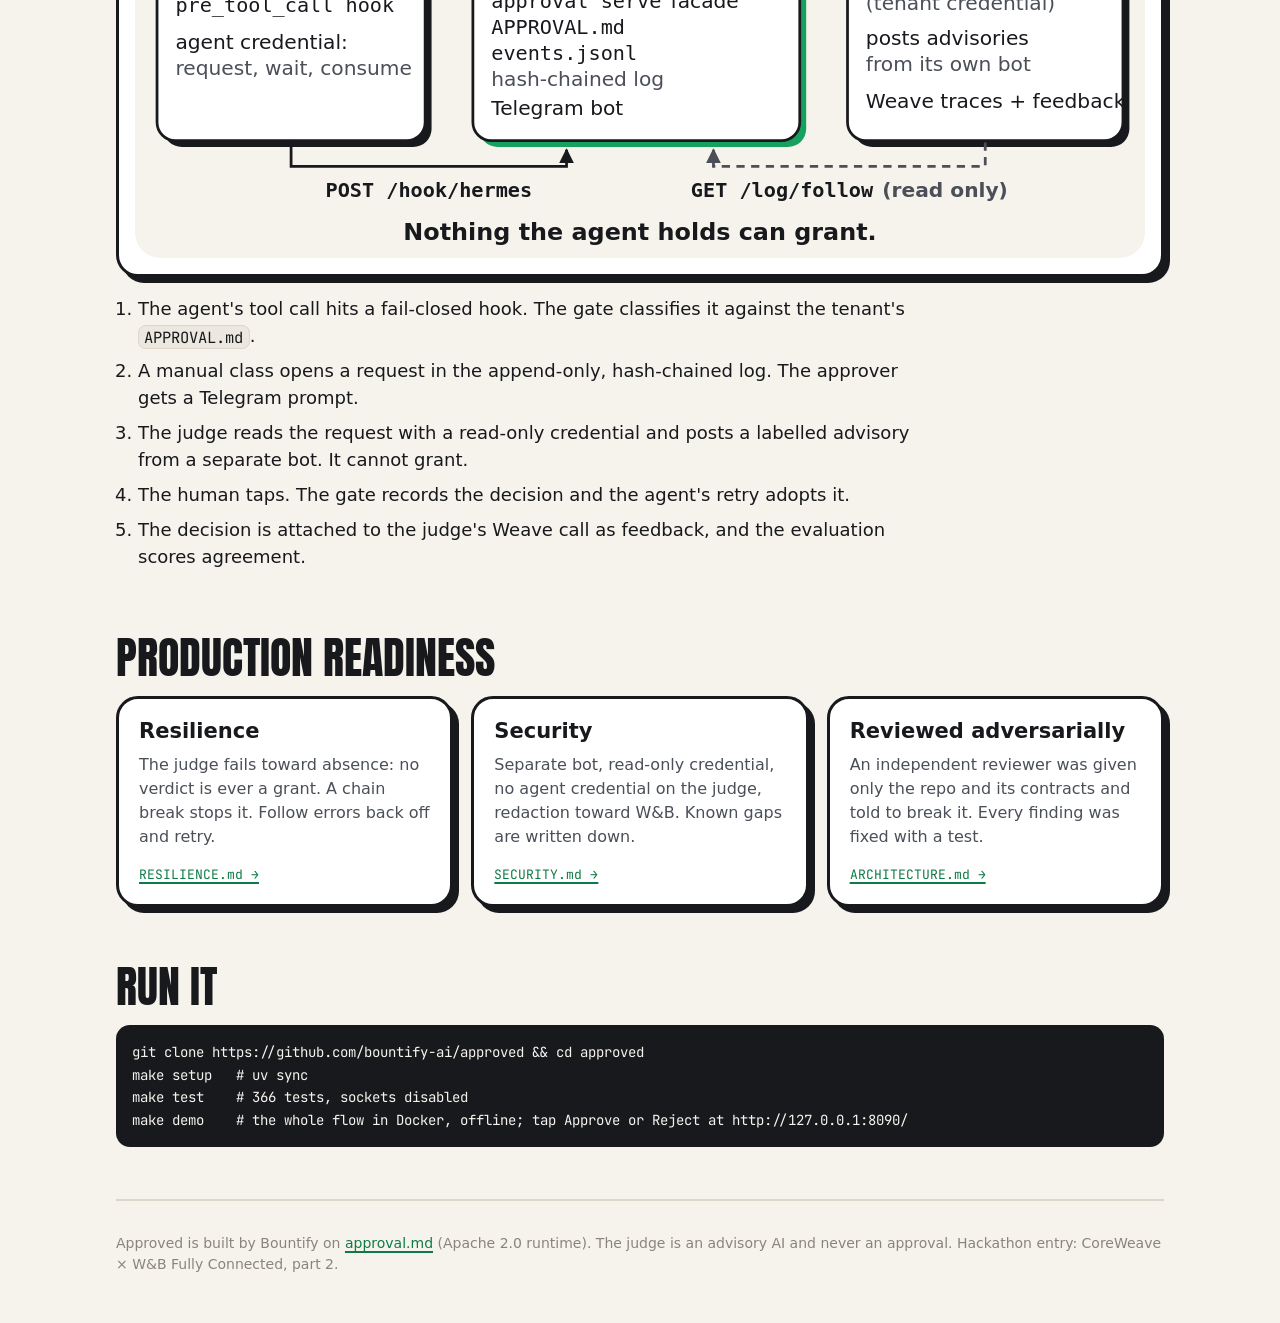
==== commit 390c2274: "feat(site): the live run of 2026-09-30, with the Telegram thread and the trace Co-Authored-By: Claud" ====
--- a/site/index.html
+++ b/site/index.html
@@ -121,6 +121,10 @@
         line-height: 1.6;
         margin: 0;
       }
+      .shots { display: grid; gap: 18px; grid-template-columns: repeat(auto-fit, minmax(280px, 1fr)); align-items: start; }
+      .shots figure { margin: 0; background: var(--surface); border: 3px solid var(--edge); border-radius: var(--radius); box-shadow: 6px 6px 0 var(--edge); padding: 12px; }
+      .shots img { display: block; width: 100%; height: auto; border-radius: 12px; }
+      .shots figcaption { font-size: 15px; color: var(--ink-2); padding: 10px 4px 2px; }
       .status { font-family: var(--font-mono); font-size: 14px; }
       .dot { display: inline-block; width: 10px; height: 10px; border-radius: 50%; background: var(--muted); margin-right: 6px; }
       .dot.ok { background: var(--brand); }
@@ -205,6 +209,28 @@
           </div>
         </section>
 
+        <section aria-labelledby="live">
+          <h2 id="live">It ran live</h2>
+          <p style="max-width: 70ch; margin: 0 0 18px; color: var(--ink-2)">
+            30 September 2026, 07:16 UTC. A Hermes agent on one Maritime machine tried
+            <code>git push origin main</code>. The gate on a second machine held it and asked the approver on
+            Telegram. The judge on a third machine read the request, answered in four seconds and posted its
+            advisory from its own bot. The human approved, and that decision went to Weave as feedback on the
+            judge's trace:
+            <a href="https://wandb.ai/bountify/judgy/r/call/01a0f12b-bee2-7124-8bfc-a90f3e670ffa">call 01a0f12b</a>.
+          </p>
+          <div class="shots">
+            <figure>
+              <img src="assets/live-judge.png" width="1156" height="272" alt="Telegram message from the judge bot: Judge (advisory AI, not an approval): NEEDS_HUMAN, pushing to the default branch is production-class and requires human review, with a W&amp;B trace link and the request class vcs.push.main" />
+              <figcaption>The judge's advisory, from its own bot. It has no buttons: it cannot grant.</figcaption>
+            </figure>
+            <figure>
+              <img src="assets/live-gate.png" width="1044" height="1600" loading="lazy" alt="Telegram thread from the approval bot: approval required for vcs.push.main, the computed class and command, the canonical payload rendering with its sha256, then approved by human:carter at 07:17 UTC, seq 52" />
+              <figcaption>The gate's prompt and the recorded decision: approved by <code>human:carter</code>, seq 52 in the hash-chained log.</figcaption>
+            </figure>
+          </div>
+        </section>
+
         <section aria-labelledby="numbers">
           <h2 id="numbers">Measured</h2>
           <div class="stats">
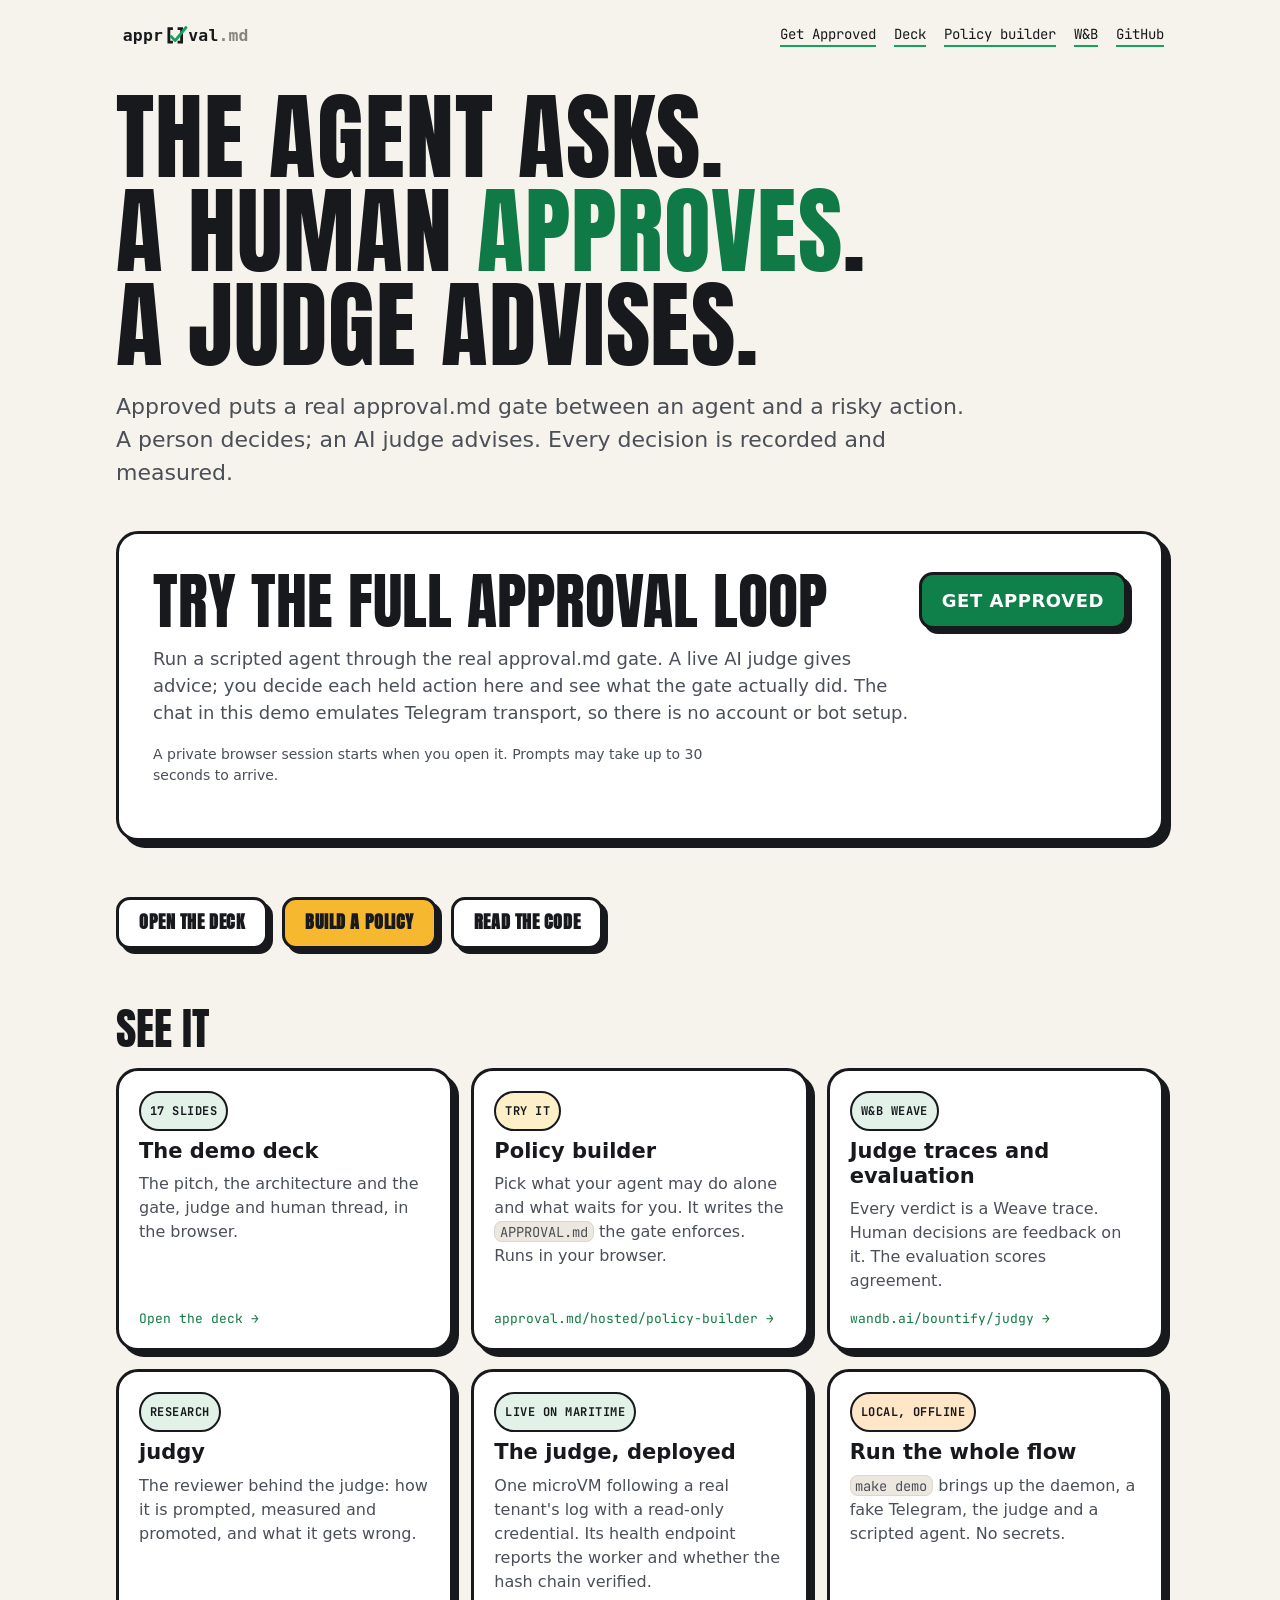
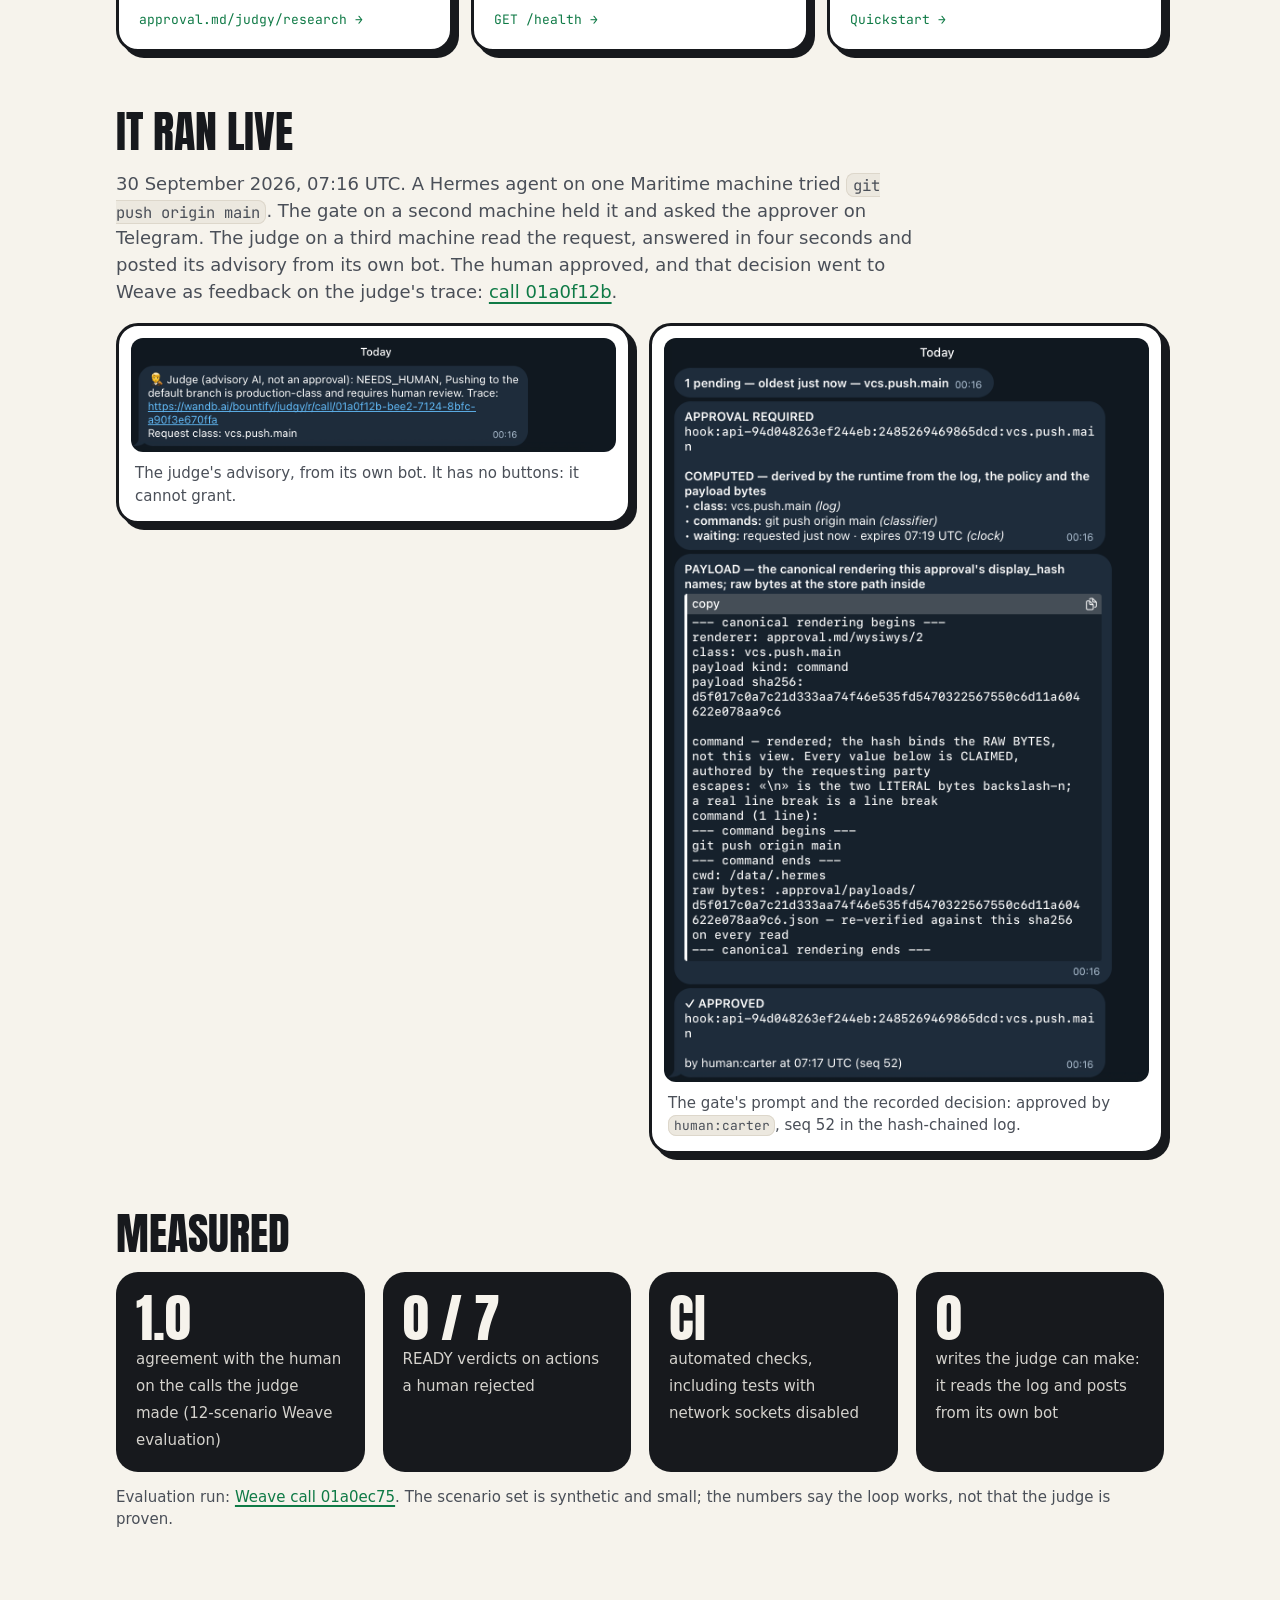
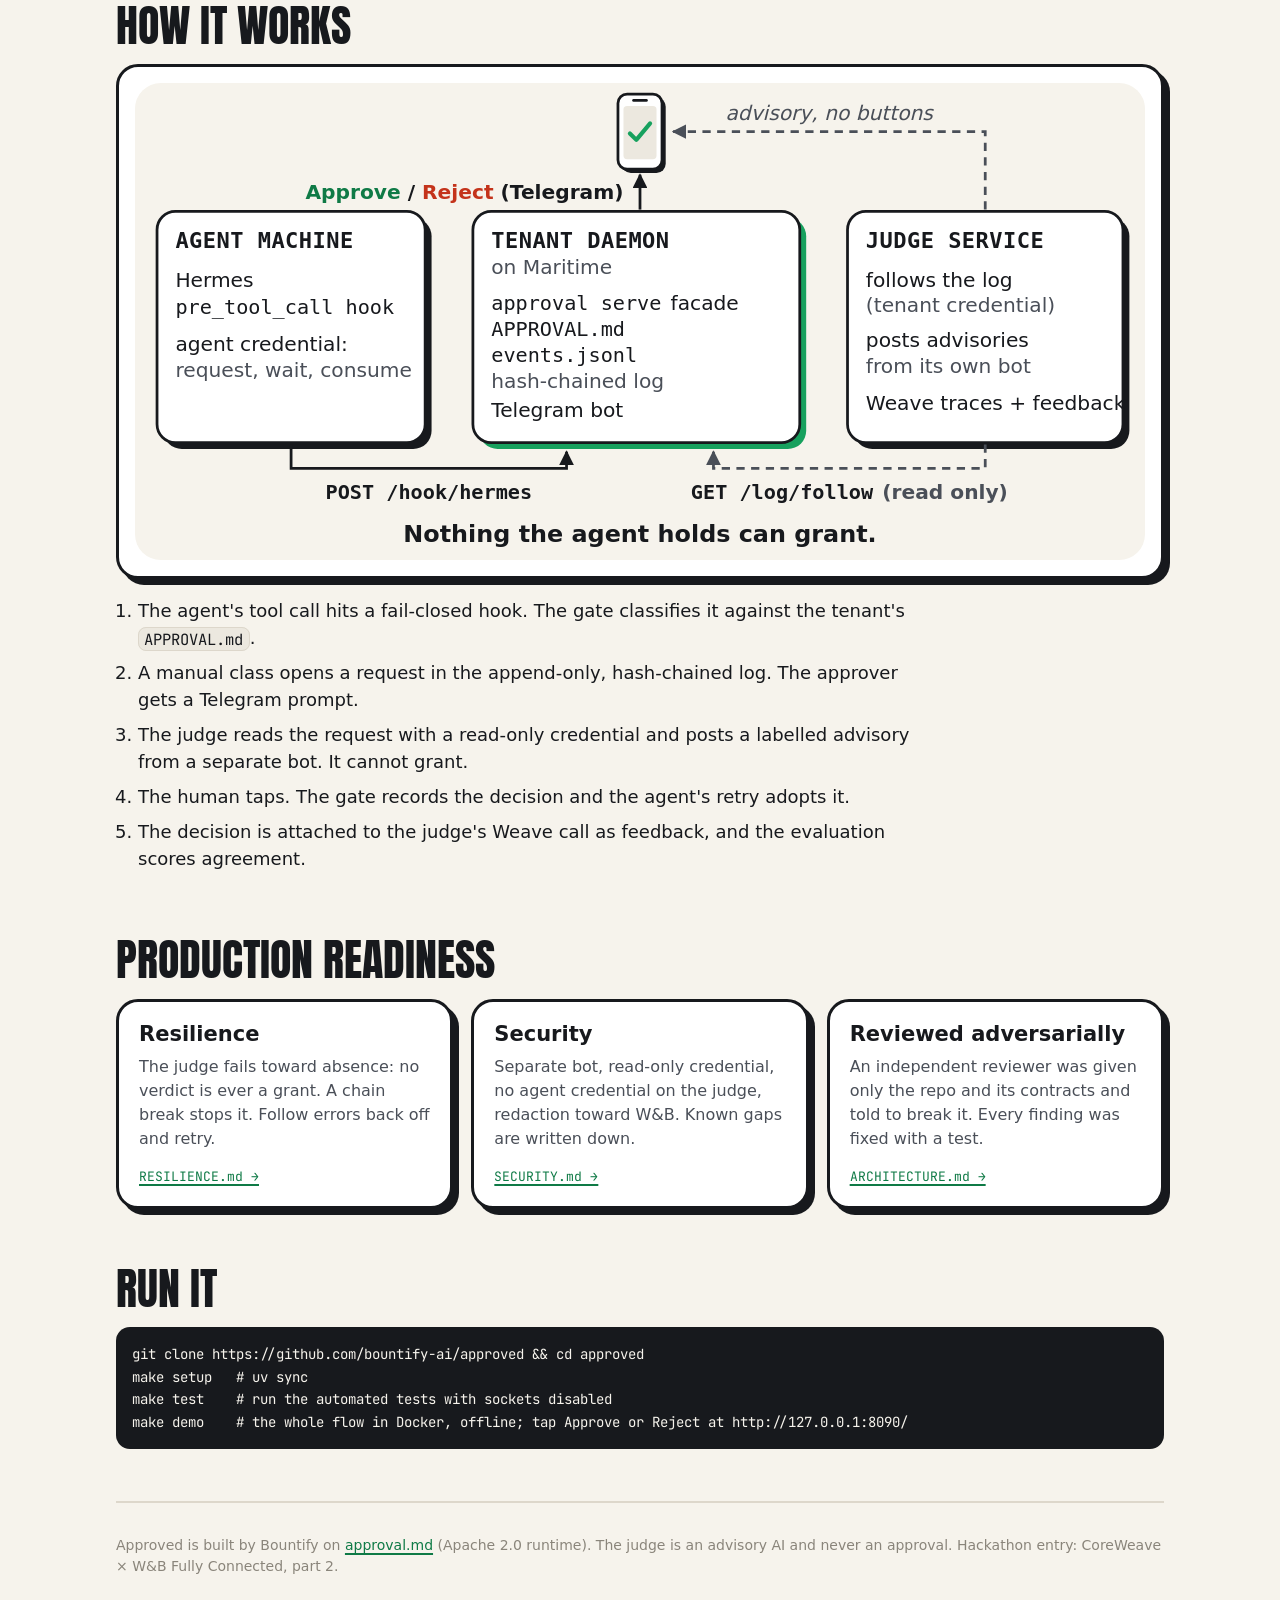
==== commit 68e30655: "feat(tryit): private one-click hosted approval demo" ====
--- a/site/index.html
+++ b/site/index.html
@@ -32,7 +32,7 @@
       header.top img { height: 30px; width: auto; }
       header.top nav { display: flex; gap: 18px; flex-wrap: wrap; font-family: var(--font-mono); font-size: 14px; }
       header.top nav a { color: var(--ink); text-decoration: none; border-bottom: 2px solid var(--brand); }
-      .hero { padding: 36px 0 28px; }
+      .hero { padding: 20px 0 18px; }
       .hero h1 {
         font-family: var(--font-display);
         font-weight: 400;
@@ -46,6 +46,19 @@
       .hero h1 em { font-style: normal; color: var(--accent-ink); }
       .hero p.lead { font-size: clamp(18px, 2.4vw, 22px); max-width: 62ch; margin: 0 0 24px; color: var(--ink-2); }
       .cta { display: flex; flex-wrap: wrap; gap: 14px; }
+      .get-approved { padding: 0 0 28px; }
+      .get-approved-panel { border: 3px solid var(--edge); border-radius: var(--radius); box-shadow: 7px 7px 0 var(--edge); background: var(--surface); padding: clamp(18px, 4vw, 34px); }
+      .get-approved-panel h2 { font-size: clamp(34px, 6vw, 62px); margin: 0; }
+      .get-approved-head { display: flex; align-items: center; justify-content: space-between; flex-wrap: wrap; gap: 14px; margin-bottom: 12px; }
+      .get-approved-panel p { max-width: 66ch; color: var(--ink-2); margin: 0 0 18px; }
+      .get-approved-panel .fine { font-size: 14px; margin-top: 17px; }
+      .get-approved-panel .btn { font: inherit; font-weight: 700; cursor: pointer; }
+      .demo-embed { margin-top: 22px; border-top: 2px solid var(--line); padding-top: 22px; }
+      .demo-embed[hidden] { display: none; }
+      .demo-embed .open-tab { display: inline-block; margin-bottom: 12px; }
+      .demo-embed iframe { display: block; width: 100%; height: min(82vh, 1000px); min-height: 680px; border: 2px solid var(--edge); border-radius: 16px; background: var(--surface); }
+      @media (max-width: 600px) { .demo-embed iframe { height: 850px; } }
+      :focus-visible { outline: 3px solid var(--gold); outline-offset: 4px; }
       .btn {
         display: inline-block;
         padding: 12px 20px;
@@ -137,6 +150,7 @@
       <header class="top">
         <img src="assets/wordmark.svg" alt="approval.md" />
         <nav>
+          <a href="#get-approved">Get Approved</a>
           <a href="slides.html">Deck</a>
           <a href="https://approval.md/hosted/policy-builder/">Policy builder</a>
           <a href="https://wandb.ai/bountify/judgy">W&amp;B</a>
@@ -147,15 +161,21 @@
       <main>
         <section class="hero">
           <h1>The agent asks.<br />A human <em>approves</em>.<br />A judge advises.</h1>
-          <p class="lead">
-            Approved is hosted <a href="https://approval.md/">approval.md</a>. An agent's risky tool call (a
-            <code>git push</code>, a payment, a delete) becomes a request in a hash-chained log and waits for a
-            person's tap on Telegram. A reviewer model on W&amp;B Inference posts an advisory beside the prompt,
-            and every human decision is attached to the judge's call as Weave feedback, so the judge is
-            measured against people.
-          </p>
+          <p class="lead">Approved puts a real approval.md gate between an agent and a risky action. A person decides; an AI judge advises. Every decision is recorded and measured.</p>
+        </section>
+
+        <section class="get-approved" id="get-approved" aria-labelledby="get-approved-title">
+          <div class="get-approved-panel">
+            <div class="get-approved-head"><h2 id="get-approved-title">Try the full approval loop</h2><button class="btn primary" id="get-approved-button" type="button" aria-expanded="false" aria-controls="demo-embed">Get Approved</button></div>
+            <p>Run a scripted agent through the real approval.md gate. A live AI judge gives advice; you decide each held action here and see what the gate actually did. The chat in this demo emulates Telegram transport, so there is no account or bot setup.</p>
+            <p class="fine">A private browser session starts when you open it. Prompts may take up to 30 seconds to arrive.</p>
+            <div class="demo-embed" id="demo-embed" hidden><a class="open-tab" id="demo-new-tab" href="https://approved-demo-gateway.vercel.app/?auto=1" target="_blank" rel="noopener noreferrer">Open demo in a new tab</a><iframe id="demo-frame" title="Get Approved live private demo" loading="lazy" referrerpolicy="no-referrer" sandbox="allow-scripts allow-same-origin allow-popups allow-popups-to-escape-sandbox"></iframe></div>
+          </div>
+        </section>
+
+        <section aria-label="More ways to explore">
           <div class="cta">
-            <a class="btn primary" href="slides.html">Open the deck</a>
+            <a class="btn" href="slides.html">Open the deck</a>
             <a class="btn gold" href="https://approval.md/hosted/policy-builder/">Build a policy</a>
             <a class="btn" href="https://github.com/bountify-ai/approved">Read the code</a>
           </div>
@@ -236,7 +256,7 @@
           <div class="stats">
             <div class="stat"><b>1.0</b><span>agreement with the human on the calls the judge made (12-scenario Weave evaluation)</span></div>
             <div class="stat"><b>0 / 7</b><span>READY verdicts on actions a human rejected</span></div>
-            <div class="stat"><b>366</b><span>tests, all with network sockets disabled</span></div>
+            <div class="stat"><b>CI</b><span>automated checks, including tests with network sockets disabled</span></div>
             <div class="stat"><b>0</b><span>writes the judge can make: it reads the log and posts from its own bot</span></div>
           </div>
           <p style="margin-top: 14px; color: var(--ink-2); font-size: 15px">
@@ -271,7 +291,7 @@
           <h2 id="run">Run it</h2>
           <pre>git clone https://github.com/bountify-ai/approved &amp;&amp; cd approved
 make setup   # uv sync
-make test    # 366 tests, sockets disabled
+make test    # run the automated tests with sockets disabled
 make demo    # the whole flow in Docker, offline; tap Approve or Reject at http://127.0.0.1:8090/</pre>
         </section>
       </main>
@@ -281,5 +301,30 @@
         an advisory AI and never an approval. Hackathon entry: CoreWeave × W&amp;B Fully Connected, part 2.
       </footer>
     </div>
+    <script>
+      (() => {
+        const gateway = 'https://approved-demo-gateway.vercel.app/';
+        const button = document.getElementById('get-approved-button');
+        const embed = document.getElementById('demo-embed');
+        const frame = document.getElementById('demo-frame');
+        const newTab = document.getElementById('demo-new-tab');
+        newTab.href = new URL('?auto=1', gateway).href;
+        button.addEventListener('click', () => {
+          if (embed.hidden) {
+            frame.src = new URL('?auto=1', gateway).href;
+            embed.hidden = false;
+            button.setAttribute('aria-expanded', 'true');
+            button.textContent = 'Close demo';
+            frame.focus();
+          } else {
+            embed.hidden = true;
+            frame.removeAttribute('src');
+            button.setAttribute('aria-expanded', 'false');
+            button.textContent = 'Get Approved';
+            button.focus();
+          }
+        });
+      })();
+    </script>
   </body>
 </html>
